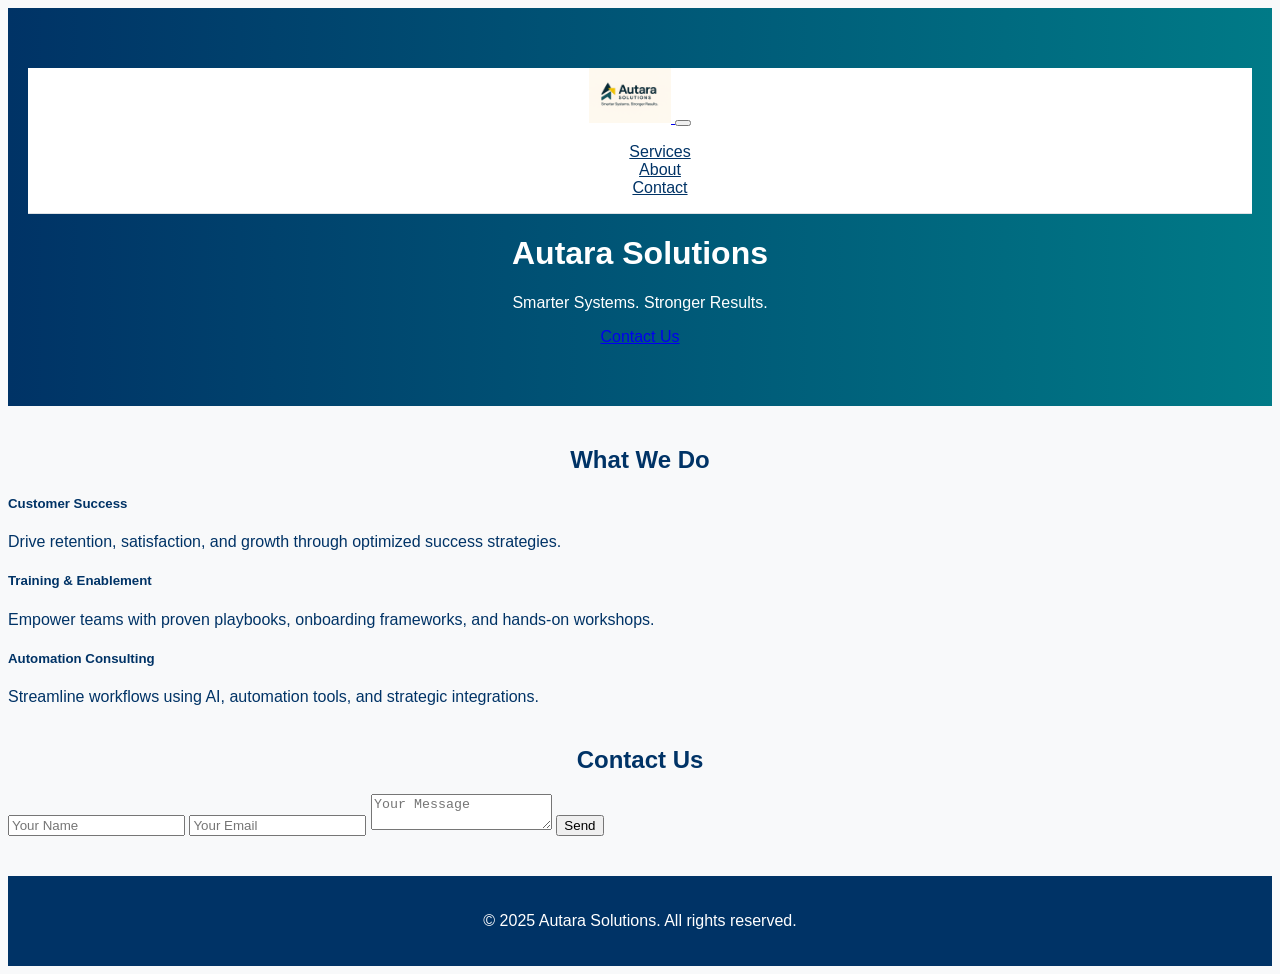
==== index.html @ 504ca2b8 "Update index.html updated Form to serverless feature" ====
<!DOCTYPE html>
<html lang="en">
<head>
  <meta charset="UTF-8">
  <meta name="viewport" content="width=device-width, initial-scale=1">
  <title>Autara Solutions</title>
  <!-- <link href="https://cdn.jsdelivr.net/npm/bootstrap@5.3.2/dist/css/bootstrap.min.css" rel="stylesheet"> -->
  <link rel="stylesheet" href="style.css">

  <style>
    body {
      font-family: 'Segoe UI', sans-serif;
      background-color: #f8f9fa;
    }
    .hero {
      background: linear-gradient(to right, #003366, #007a87);
      color: white;
      padding: 60px 20px;
      text-align: center;
    }
    .section-title {
      margin-top: 40px;
      margin-bottom: 20px;
      text-align: center;
    }
    .footer {
      background-color: #003366;
      color: white;
      text-align: center;
      padding: 20px 0;
      margin-top: 40px;
    }
  </style>
</head>
<body>

  <div class="hero">
 <nav class="navbar navbar-expand-lg" style="background-color: #ffffff; border-bottom: 1px solid #dee2e6;">
  <div class="container">
    <a class="navbar-brand" href="#">
      <img src="logo-yellow.png" alt="Autara Solutions" style="height: 55px;">
    </a>
    <button class="navbar-toggler" type="button" data-bs-toggle="collapse" data-bs-target="#navbarNav"
      aria-controls="navbarNav" aria-expanded="false" aria-label="Toggle navigation">
      <span class="navbar-toggler-icon"></span>
    </button>
    <div class="collapse navbar-collapse justify-content-end" id="navbarNav">
      <ul class="navbar-nav">
        <li class="nav-item">
          <a class="nav-link text-dark fw-semibold" href="#services">Services</a>
        </li>
        <li class="nav-item">
          <a class="nav-link text-dark fw-semibold" href="#about">About</a>
        </li>
        <li class="nav-item">
          <a class="nav-link text-dark fw-semibold" href="#contact">Contact</a>
        </li>
      </ul>
    </div>
  </div>
</nav>  
    <h1>Autara Solutions</h1>
    <p class="lead">Smarter Systems. Stronger Results.</p>
    <a href="#contact" class="btn btn-light mt-3">Contact Us</a>
  </div>

  <div class="container mt-5">
    <div class="section-title">
      <h2>What We Do</h2>
    </div>
    <div class="row text-center">
      <div class="col-md-4"> 
        <h5>Customer Success</h5>
        <p>Drive retention, satisfaction, and growth through optimized success strategies.</p>
      </div>
      <div class="col-md-4">
        <h5>Training & Enablement</h5>
        <p>Empower teams with proven playbooks, onboarding frameworks, and hands-on workshops.</p>
      </div>
      <div class="col-md-4">
        <h5>Automation Consulting</h5>
        <p>Streamline workflows using AI, automation tools, and strategic integrations.</p>
      </div>
    </div>

    <div class="section-title" id="contact">
      <h2>Contact Us</h2>
    </div>
   <!--  <form>
      <div class="mb-3">
        <label for="name" class="form-label">Name</label>
        <input type="text" class="form-control" id="name" placeholder="Your Name">
      </div>
      <div class="mb-3">
        <label for="email" class="form-label">Email address</label>
        <input type="email" class="form-control" id="email" placeholder="name@example.com">
      </div>
      <div class="mb-3">
        <label for="message" class="form-label">Message</label>
        <textarea class="form-control" id="message" rows="3" placeholder="Your message here..."></textarea>
      </div>
      <button type="submit" class="btn btn-primary">Send</button>
    </form> -->

  <form name="contact" method="POST" netlify-honeypot="bot-field" data-netlify="true" data-netlify-function="send-email">
  <input type="hidden" name="form-name" value="contact" />
  <input type="text" name="name" placeholder="Your Name" required>
  <input type="email" name="email" placeholder="Your Email" required>
  <textarea name="message" placeholder="Your Message" required></textarea>
  <button type="submit">Send</button>
</form>
  </div>

  <div class="footer">
    <p>&copy; 2025 Autara Solutions. All rights reserved.</p>
  </div>

  <script src="https://cdn.jsdelivr.net/npm/bootstrap@5.3.2/dist/js/bootstrap.bundle.min.js"></script>
</body>
</html>
---- style.css ----
/* Base styling */
body {
  font-family: 'Segoe UI', sans-serif;
  background-color: #f8f9fa;
  color: #003366;
}

/* Navbar */
.navbar {
  background-color: #ffffff;
  border-bottom: 1px solid #dee2e6;
}

.navbar-nav .nav-link {
  color: #003366;
  font-weight: 500;
  transition: color 0.3s ease;
}

.navbar-nav .nav-link:hover {
  color: #00B8A9;
}

/* Hero Section */
.hero {
  background: linear-gradient(to right, #003366, #007a87);
  color: white;
  padding: 60px 20px;
  text-align: center;
}

/* Footer */
.footer {
  background-color: #003366;
  color: white;
  text-align: center;
  padding: 20px 0;
}
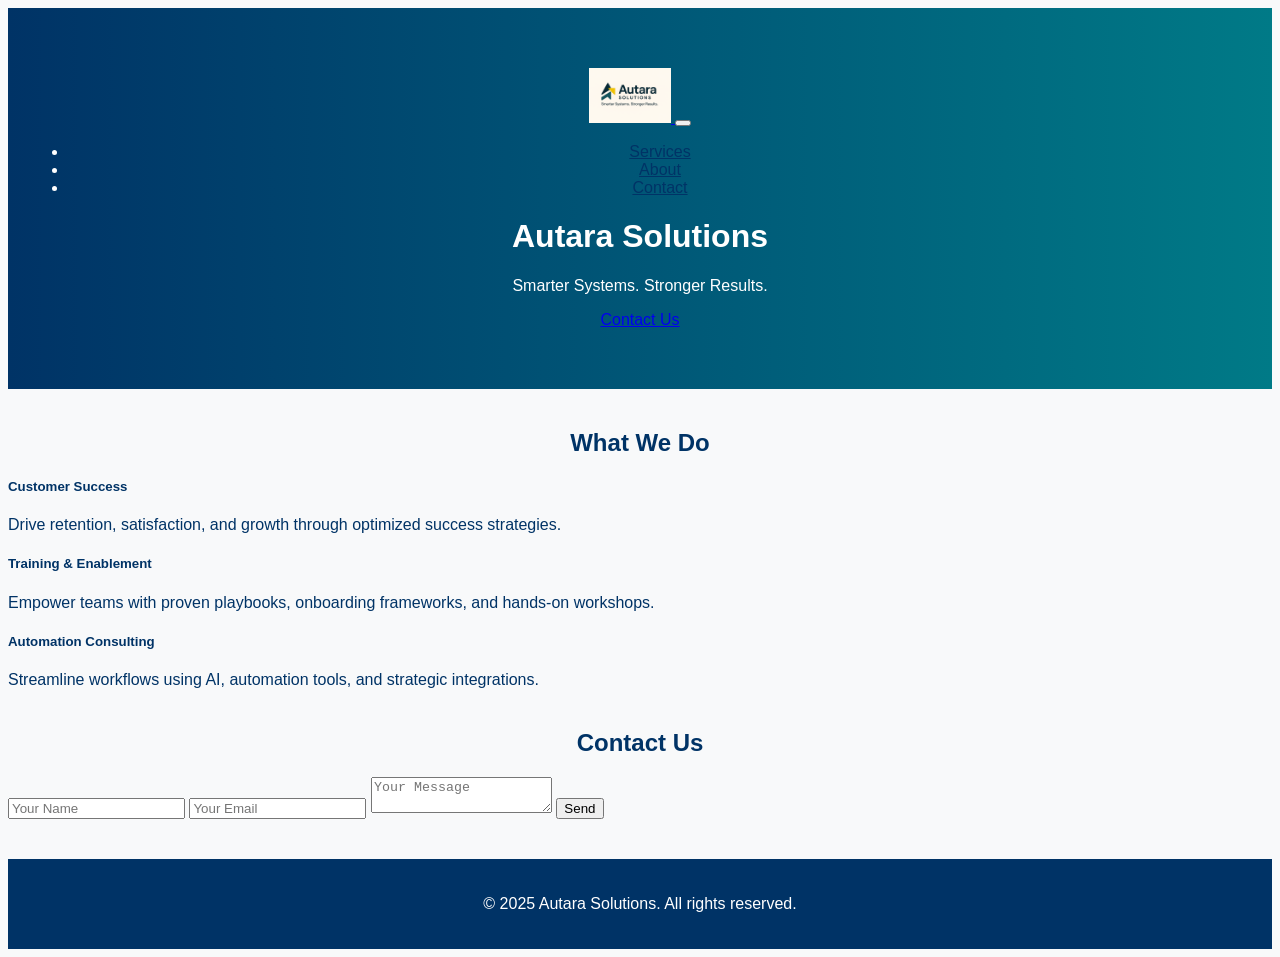
==== commit 3603d2f6: "updated Navbar in style.css and index.html" ====
--- a/index.html
+++ b/index.html
@@ -36,30 +36,36 @@
 <body>
 
   <div class="hero">
- <nav class="navbar navbar-expand-lg" style="background-color: #ffffff; border-bottom: 1px solid #dee2e6;">
-  <div class="container">
-    <a class="navbar-brand" href="#">
-      <img src="logo-yellow.png" alt="Autara Solutions" style="height: 55px;">
-    </a>
-    <button class="navbar-toggler" type="button" data-bs-toggle="collapse" data-bs-target="#navbarNav"
-      aria-controls="navbarNav" aria-expanded="false" aria-label="Toggle navigation">
-      <span class="navbar-toggler-icon"></span>
-    </button>
-    <div class="collapse navbar-collapse justify-content-end" id="navbarNav">
-      <ul class="navbar-nav">
-        <li class="nav-item">
-          <a class="nav-link text-dark fw-semibold" href="#services">Services</a>
-        </li>
-        <li class="nav-item">
-          <a class="nav-link text-dark fw-semibold" href="#about">About</a>
-        </li>
-        <li class="nav-item">
-          <a class="nav-link text-dark fw-semibold" href="#contact">Contact</a>
-        </li>
-      </ul>
-    </div>
-  </div>
-</nav>  
+    <nav class="navbar navbar-expand-lg navbar-light bg-white shadow-sm">
+      <div class="container">
+        <!-- Logo aligned left -->
+        <a class="navbar-brand" href="#">
+          <img src="logo-yellow.png" alt="Autara Solutions" style="height: 55px;">
+        </a>
+    
+        <!-- Toggle button for mobile -->
+        <button class="navbar-toggler" type="button" data-bs-toggle="collapse" data-bs-target="#navbarNav"
+          aria-controls="navbarNav" aria-expanded="false" aria-label="Toggle navigation">
+          <span class="navbar-toggler-icon"></span>
+        </button>
+    
+        <!-- Nav links aligned right -->
+        <div class="collapse navbar-collapse justify-content-end" id="navbarNav">
+          <ul class="navbar-nav">
+            <li class="nav-item">
+              <a class="nav-link fw-semibold" href="#services">Services</a>
+            </li>
+            <li class="nav-item">
+              <a class="nav-link fw-semibold" href="#about">About</a>
+            </li>
+            <li class="nav-item">
+              <a class="nav-link fw-semibold" href="#contact">Contact</a>
+            </li>
+          </ul>
+        </div>
+      </div>
+    </nav>
+    
     <h1>Autara Solutions</h1>
     <p class="lead">Smarter Systems. Stronger Results.</p>
     <a href="#contact" class="btn btn-light mt-3">Contact Us</a>
@@ -103,13 +109,49 @@
       <button type="submit" class="btn btn-primary">Send</button>
     </form> -->
 
-  <form name="contact" method="POST" netlify-honeypot="bot-field" data-netlify="true" data-netlify-function="send-email">
-  <input type="hidden" name="form-name" value="contact" />
-  <input type="text" name="name" placeholder="Your Name" required>
-  <input type="email" name="email" placeholder="Your Email" required>
-  <textarea name="message" placeholder="Your Message" required></textarea>
-  <button type="submit">Send</button>
-</form>
+    <form id="contactForm">
+      <input type="text" name="name" placeholder="Your Name" required>
+      <input type="email" name="email" placeholder="Your Email" required>
+      <textarea name="message" placeholder="Your Message" required></textarea>
+      <button type="submit">Send</button>
+    </form>
+    
+    <div id="form-status" style="margin-top: 1em;"></div>
+    
+    <script>
+      const form = document.getElementById('contactForm');
+      const statusDiv = document.getElementById('form-status');
+    
+      form.addEventListener('submit', async (e) => {
+        e.preventDefault();
+    
+        const formData = {
+          name: form.name.value,
+          email: form.email.value,
+          message: form.message.value
+        };
+    
+        try {
+          const response = await fetch('/.netlify/functions/send-email', {
+            method: 'POST',
+            body: JSON.stringify(formData)
+          });
+    
+          const result = await response.json();
+    
+          if (result.success) {
+            statusDiv.innerText = "✅ Message sent successfully!";
+            form.reset();
+          } else {
+            statusDiv.innerText = "⚠️ Failed to send. Please try again.";
+          }
+        } catch (error) {
+          statusDiv.innerText = "❌ An error occurred. Try again later.";
+          console.error(error);
+        }
+      });
+    </script>
+    
   </div>
 
   <div class="footer">
--- a/style.css
+++ b/style.css
@@ -5,21 +5,16 @@
   color: #003366;
 }
 
-/* Navbar */
-.navbar {
-  background-color: #ffffff;
-  border-bottom: 1px solid #dee2e6;
-}
-
+/* NavBar */
 .navbar-nav .nav-link {
   color: #003366;
-  font-weight: 500;
-  transition: color 0.3s ease;
+  transition: color 0.2s;
 }
 
 .navbar-nav .nav-link:hover {
-  color: #00B8A9;
+  color: #00B8A9; /* Teal hover */
 }
+
 
 /* Hero Section */
 .hero {
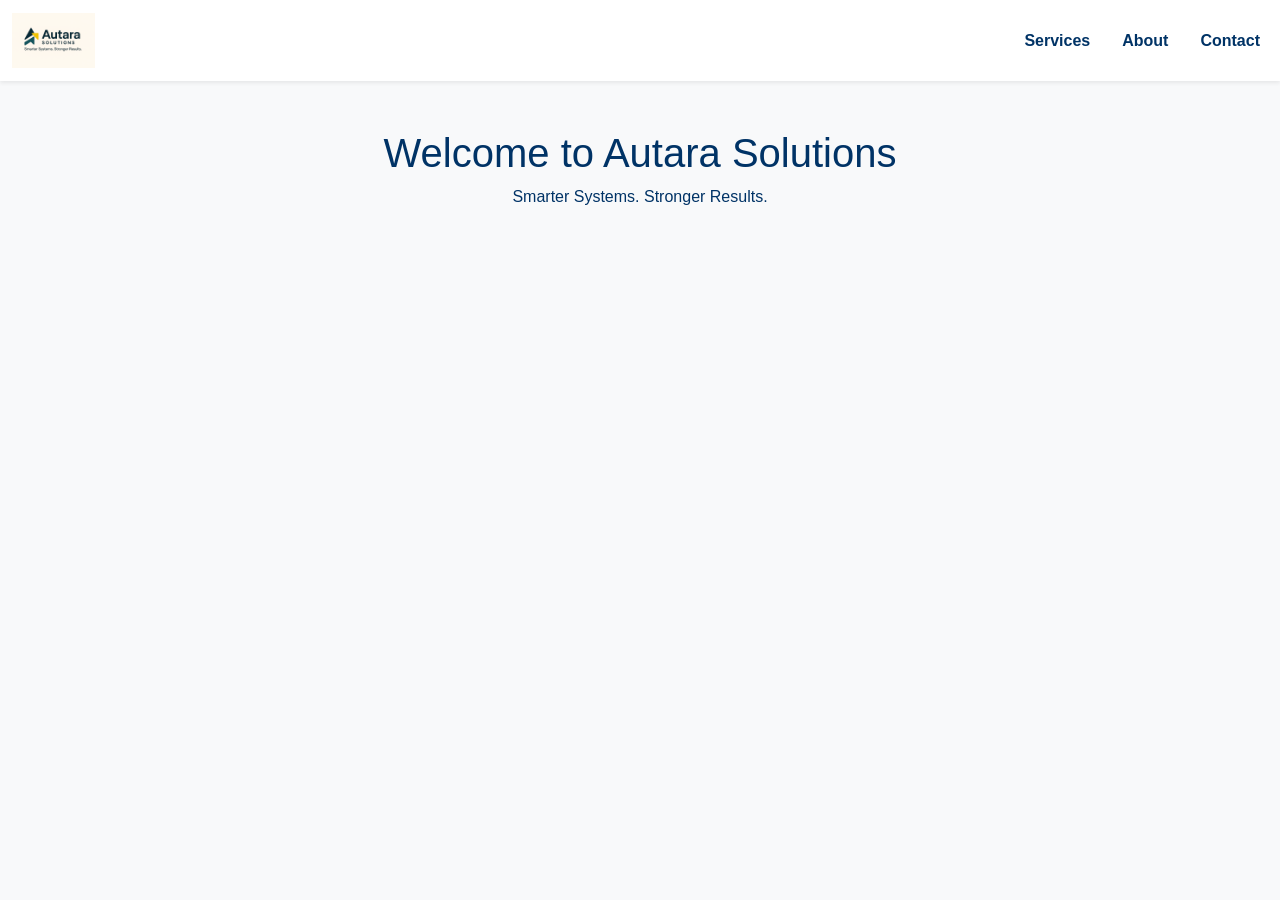
==== commit c6b8b3e4: "Reuploaded the index.html, style.css, and pages" ====
--- a/index.html
+++ b/index.html
@@ -3,161 +3,37 @@
 <html lang="en">
 <head>
   <meta charset="UTF-8">
+  <title>Autara Solutions</title>
   <meta name="viewport" content="width=device-width, initial-scale=1">
-  <title>Autara Solutions</title>
-  <!-- <link href="https://cdn.jsdelivr.net/npm/bootstrap@5.3.2/dist/css/bootstrap.min.css" rel="stylesheet"> -->
+  <link href="https://cdn.jsdelivr.net/npm/bootstrap@5.3.2/dist/css/bootstrap.min.css" rel="stylesheet">
   <link rel="stylesheet" href="style.css">
-
-  <style>
-    body {
-      font-family: 'Segoe UI', sans-serif;
-      background-color: #f8f9fa;
-    }
-    .hero {
-      background: linear-gradient(to right, #003366, #007a87);
-      color: white;
-      padding: 60px 20px;
-      text-align: center;
-    }
-    .section-title {
-      margin-top: 40px;
-      margin-bottom: 20px;
-      text-align: center;
-    }
-    .footer {
-      background-color: #003366;
-      color: white;
-      text-align: center;
-      padding: 20px 0;
-      margin-top: 40px;
-    }
-  </style>
 </head>
 <body>
 
-  <div class="hero">
-    <nav class="navbar navbar-expand-lg navbar-light bg-white shadow-sm">
-      <div class="container">
-        <!-- Logo aligned left -->
-        <a class="navbar-brand" href="#">
-          <img src="logo-yellow.png" alt="Autara Solutions" style="height: 55px;">
-        </a>
+<nav class="navbar navbar-expand-lg navbar-light bg-white shadow-sm">
+  <div class="container-fluid">
+    <a class="navbar-brand" href="index.html">
+      <img src="logo-yellow.png" alt="Autara Solutions Logo" style="height: 55px;">
+    </a>
+    <button class="navbar-toggler" type="button" data-bs-toggle="collapse" data-bs-target="#navbarNav"
+      aria-controls="navbarNav" aria-expanded="false" aria-label="Toggle navigation">
+      <span class="navbar-toggler-icon"></span>
+    </button>
+    <div class="collapse navbar-collapse justify-content-end" id="navbarNav">
+      <ul class="navbar-nav">
+        <li class="nav-item"><a class="nav-link fw-semibold" href="services.html">Services</a></li>
+        <li class="nav-item"><a class="nav-link fw-semibold" href="about.html">About</a></li>
+        <li class="nav-item"><a class="nav-link fw-semibold" href="contact.html">Contact</a></li>
+      </ul>
+    </div>
+  </div>
+</nav>
+
+    <div class="container text-center py-5">
+      <h1>Welcome to Autara Solutions</h1>
+      <p>Smarter Systems. Stronger Results.</p>
+    </div>
     
-        <!-- Toggle button for mobile -->
-        <button class="navbar-toggler" type="button" data-bs-toggle="collapse" data-bs-target="#navbarNav"
-          aria-controls="navbarNav" aria-expanded="false" aria-label="Toggle navigation">
-          <span class="navbar-toggler-icon"></span>
-        </button>
-    
-        <!-- Nav links aligned right -->
-        <div class="collapse navbar-collapse justify-content-end" id="navbarNav">
-          <ul class="navbar-nav">
-            <li class="nav-item">
-              <a class="nav-link fw-semibold" href="#services">Services</a>
-            </li>
-            <li class="nav-item">
-              <a class="nav-link fw-semibold" href="#about">About</a>
-            </li>
-            <li class="nav-item">
-              <a class="nav-link fw-semibold" href="#contact">Contact</a>
-            </li>
-          </ul>
-        </div>
-      </div>
-    </nav>
-    
-    <h1>Autara Solutions</h1>
-    <p class="lead">Smarter Systems. Stronger Results.</p>
-    <a href="#contact" class="btn btn-light mt-3">Contact Us</a>
-  </div>
-
-  <div class="container mt-5">
-    <div class="section-title">
-      <h2>What We Do</h2>
-    </div>
-    <div class="row text-center">
-      <div class="col-md-4"> 
-        <h5>Customer Success</h5>
-        <p>Drive retention, satisfaction, and growth through optimized success strategies.</p>
-      </div>
-      <div class="col-md-4">
-        <h5>Training & Enablement</h5>
-        <p>Empower teams with proven playbooks, onboarding frameworks, and hands-on workshops.</p>
-      </div>
-      <div class="col-md-4">
-        <h5>Automation Consulting</h5>
-        <p>Streamline workflows using AI, automation tools, and strategic integrations.</p>
-      </div>
-    </div>
-
-    <div class="section-title" id="contact">
-      <h2>Contact Us</h2>
-    </div>
-   <!--  <form>
-      <div class="mb-3">
-        <label for="name" class="form-label">Name</label>
-        <input type="text" class="form-control" id="name" placeholder="Your Name">
-      </div>
-      <div class="mb-3">
-        <label for="email" class="form-label">Email address</label>
-        <input type="email" class="form-control" id="email" placeholder="name@example.com">
-      </div>
-      <div class="mb-3">
-        <label for="message" class="form-label">Message</label>
-        <textarea class="form-control" id="message" rows="3" placeholder="Your message here..."></textarea>
-      </div>
-      <button type="submit" class="btn btn-primary">Send</button>
-    </form> -->
-
-    <form id="contactForm">
-      <input type="text" name="name" placeholder="Your Name" required>
-      <input type="email" name="email" placeholder="Your Email" required>
-      <textarea name="message" placeholder="Your Message" required></textarea>
-      <button type="submit">Send</button>
-    </form>
-    
-    <div id="form-status" style="margin-top: 1em;"></div>
-    
-    <script>
-      const form = document.getElementById('contactForm');
-      const statusDiv = document.getElementById('form-status');
-    
-      form.addEventListener('submit', async (e) => {
-        e.preventDefault();
-    
-        const formData = {
-          name: form.name.value,
-          email: form.email.value,
-          message: form.message.value
-        };
-    
-        try {
-          const response = await fetch('/.netlify/functions/send-email', {
-            method: 'POST',
-            body: JSON.stringify(formData)
-          });
-    
-          const result = await response.json();
-    
-          if (result.success) {
-            statusDiv.innerText = "✅ Message sent successfully!";
-            form.reset();
-          } else {
-            statusDiv.innerText = "⚠️ Failed to send. Please try again.";
-          }
-        } catch (error) {
-          statusDiv.innerText = "❌ An error occurred. Try again later.";
-          console.error(error);
-        }
-      });
-    </script>
-    
-  </div>
-
-  <div class="footer">
-    <p>&copy; 2025 Autara Solutions. All rights reserved.</p>
-  </div>
-
-  <script src="https://cdn.jsdelivr.net/npm/bootstrap@5.3.2/dist/js/bootstrap.bundle.min.js"></script>
+<script src="https://cdn.jsdelivr.net/npm/bootstrap@5.3.2/dist/js/bootstrap.bundle.min.js"></script>
 </body>
 </html>
--- a/style.css
+++ b/style.css
@@ -1,33 +1,13 @@
-/* Base styling */
+
 body {
   font-family: 'Segoe UI', sans-serif;
   background-color: #f8f9fa;
   color: #003366;
 }
-
-/* NavBar */
 .navbar-nav .nav-link {
   color: #003366;
-  transition: color 0.2s;
+  margin-left: 1rem;
 }
-
 .navbar-nav .nav-link:hover {
-  color: #00B8A9; /* Teal hover */
+  color: #00B8A9;
 }
-
-
-/* Hero Section */
-.hero {
-  background: linear-gradient(to right, #003366, #007a87);
-  color: white;
-  padding: 60px 20px;
-  text-align: center;
-}
-
-/* Footer */
-.footer {
-  background-color: #003366;
-  color: white;
-  text-align: center;
-  padding: 20px 0;
-}
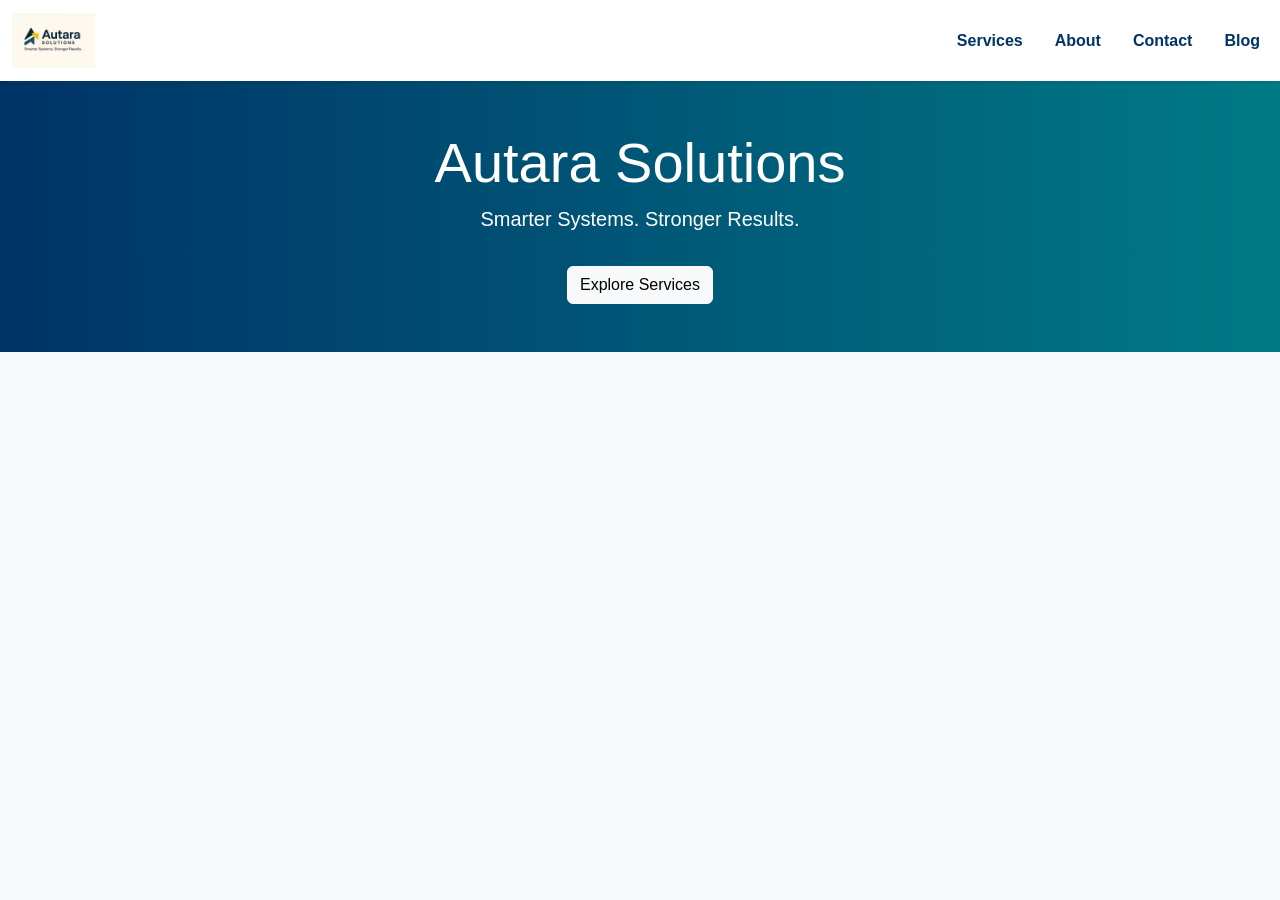
==== commit 124820d9: "added back content and updaed index and style to ensure they were linked" ====
--- a/index.html
+++ b/index.html
@@ -6,7 +6,7 @@
   <title>Autara Solutions</title>
   <meta name="viewport" content="width=device-width, initial-scale=1">
   <link href="https://cdn.jsdelivr.net/npm/bootstrap@5.3.2/dist/css/bootstrap.min.css" rel="stylesheet">
-  <link rel="stylesheet" href="style.css">
+<link rel="stylesheet" href="style.css">
 </head>
 <body>
 
@@ -24,16 +24,18 @@
         <li class="nav-item"><a class="nav-link fw-semibold" href="services.html">Services</a></li>
         <li class="nav-item"><a class="nav-link fw-semibold" href="about.html">About</a></li>
         <li class="nav-item"><a class="nav-link fw-semibold" href="contact.html">Contact</a></li>
+        <li class="nav-item"><a class="nav-link fw-semibold" href="blog.html">Blog</a></li>
       </ul>
     </div>
   </div>
 </nav>
 
-    <div class="container text-center py-5">
-      <h1>Welcome to Autara Solutions</h1>
-      <p>Smarter Systems. Stronger Results.</p>
-    </div>
-    
+<div class="hero text-white text-center py-5">
+  <h1 class="display-4">Autara Solutions</h1>
+  <p class="lead">Smarter Systems. Stronger Results.</p>
+  <a href="services.html" class="btn btn-light mt-3">Explore Services</a>
+</div>
+
 <script src="https://cdn.jsdelivr.net/npm/bootstrap@5.3.2/dist/js/bootstrap.bundle.min.js"></script>
 </body>
 </html>
--- a/style.css
+++ b/style.css
@@ -1,3 +1,10 @@
+.hero {
+  background: linear-gradient(to right, #003366, #007a87);
+  color: white;
+  padding: 60px 20px;
+  text-align: center;
+}
+
 
 body {
   font-family: 'Segoe UI', sans-serif;
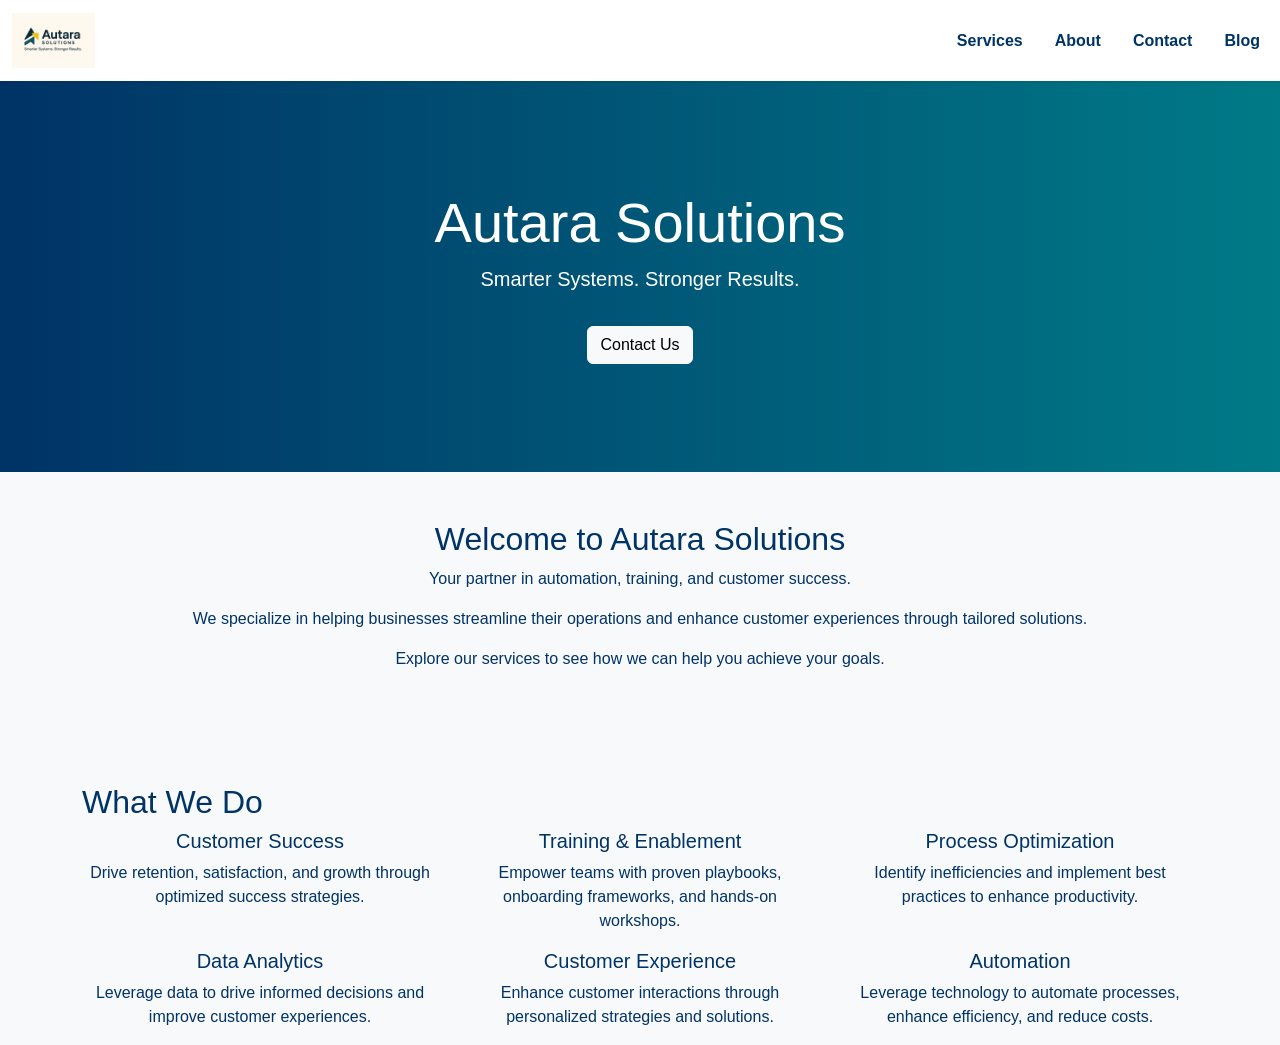
==== commit 7f154a56: "updated the main page" ====
--- a/index.html
+++ b/index.html
@@ -30,11 +30,52 @@
   </div>
 </nav>
 
-<div class="hero text-white text-center py-5">
-  <h1 class="display-4">Autara Solutions</h1>
-  <p class="lead">Smarter Systems. Stronger Results.</p>
-  <a href="services.html" class="btn btn-light mt-3">Explore Services</a>
+<div class="hero">
+  <div class="container text-center text-white py-5">
+    <h1 class="display-4">Autara Solutions</h1>
+    <p class="lead">Smarter Systems. Stronger Results.</p>
+    <a href="#contact" class="btn btn-light mt-3">Contact Us</a>
+  </div>
 </div>
+<div class="container text-center py-5">
+  <h2>Welcome to Autara Solutions</h2>
+  <p>Your partner in automation, training, and customer success.</p>
+  <p>We specialize in helping businesses streamline their operations and enhance customer experiences through tailored solutions.</p>
+  <p>Explore our services to see how we can help you achieve your goals.</p>
+</div>
+
+  <div class="container mt-5">
+    <div class="section-title">
+      <h2>What We Do</h2>
+    </div>
+    <div class="row text-center">
+      <div class="col-md-4">
+        <h5>Customer Success</h5>
+        <p>Drive retention, satisfaction, and growth through optimized success strategies.</p>
+      </div>
+      <div class="col-md-4">
+        <h5>Training & Enablement</h5>
+        <p>Empower teams with proven playbooks, onboarding frameworks, and hands-on workshops.</p>
+      </div>
+      <div class="col-md-4">
+        <h5>Process Optimization</h5>
+        <p>Identify inefficiencies and implement best practices to enhance productivity.</p>
+      </div>
+      <div class="col-md-4">
+        <h5>Data Analytics</h5>
+        <p>Leverage data to drive informed decisions and improve customer experiences.</p>
+      </div>
+      <div class="col-md-4">
+        <h5>Customer Experience</h5>
+        <p>Enhance customer interactions through personalized strategies and solutions.</p>
+      </div>
+      <div class="col-md-4">
+        <h5>Automation</h5>
+        <p>Leverage technology to automate processes, enhance efficiency, and reduce costs.</p> 
+      </div>
+    </div>
+
+  
 
 <script src="https://cdn.jsdelivr.net/npm/bootstrap@5.3.2/dist/js/bootstrap.bundle.min.js"></script>
 </body>
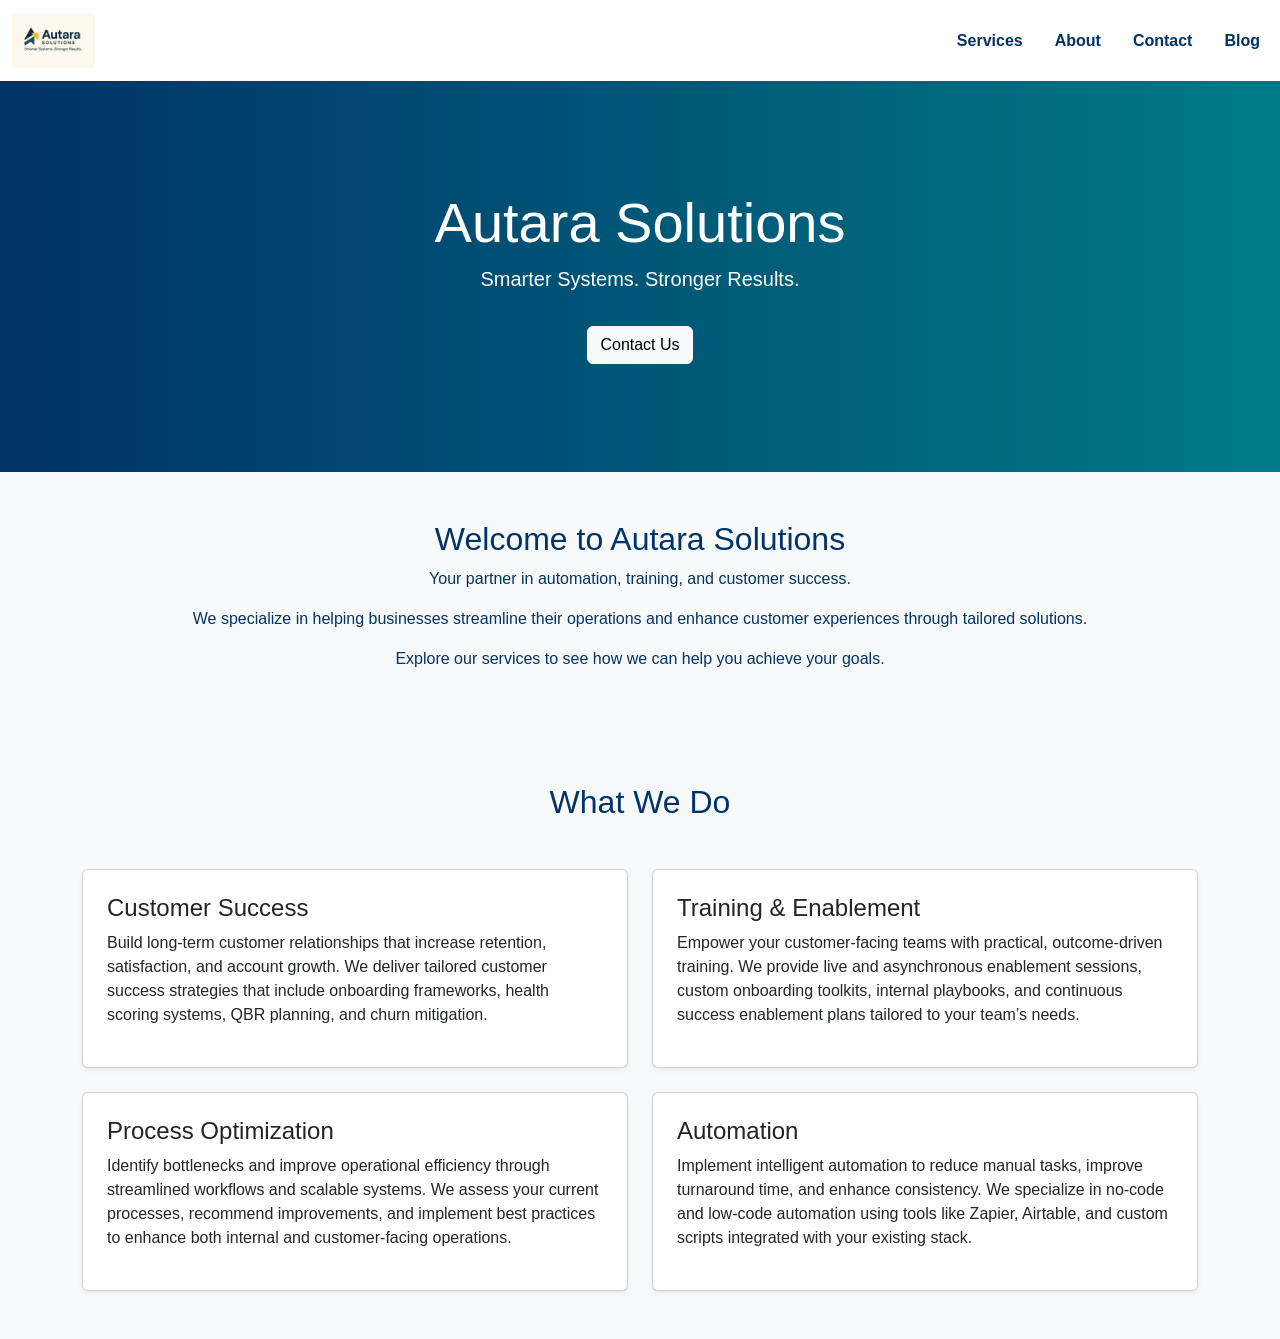
==== commit 957778a6: "updated multiple pages for continuity and expanded services and about descriptions" ====
--- a/index.html
+++ b/index.html
@@ -44,38 +44,50 @@
   <p>Explore our services to see how we can help you achieve your goals.</p>
 </div>
 
-  <div class="container mt-5">
-    <div class="section-title">
-      <h2>What We Do</h2>
-    </div>
-    <div class="row text-center">
-      <div class="col-md-4">
-        <h5>Customer Success</h5>
-        <p>Drive retention, satisfaction, and growth through optimized success strategies.</p>
-      </div>
-      <div class="col-md-4">
-        <h5>Training & Enablement</h5>
-        <p>Empower teams with proven playbooks, onboarding frameworks, and hands-on workshops.</p>
-      </div>
-      <div class="col-md-4">
-        <h5>Process Optimization</h5>
-        <p>Identify inefficiencies and implement best practices to enhance productivity.</p>
-      </div>
-      <div class="col-md-4">
-        <h5>Data Analytics</h5>
-        <p>Leverage data to drive informed decisions and improve customer experiences.</p>
-      </div>
-      <div class="col-md-4">
-        <h5>Customer Experience</h5>
-        <p>Enhance customer interactions through personalized strategies and solutions.</p>
-      </div>
-      <div class="col-md-4">
-        <h5>Automation</h5>
-        <p>Leverage technology to automate processes, enhance efficiency, and reduce costs.</p> 
+<div class="container py-5">
+  <h2 class="text-center mb-5">What We Do</h2>
+  <div class="row g-4">
+    <!-- Customer Success -->
+    <div class="col-md-6">
+      <div class="card h-100 shadow-sm p-4">
+        <h4>Customer Success</h4>
+        <p>
+          Build long-term customer relationships that increase retention, satisfaction, and account growth. We deliver tailored customer success strategies that include onboarding frameworks, health scoring systems, QBR planning, and churn mitigation.
+        </p>
       </div>
     </div>
 
-  
+    <!-- Training & Enablement -->
+    <div class="col-md-6">
+      <div class="card h-100 shadow-sm p-4">
+        <h4>Training & Enablement</h4>
+        <p>
+          Empower your customer-facing teams with practical, outcome-driven training. We provide live and asynchronous enablement sessions, custom onboarding toolkits, internal playbooks, and continuous success enablement plans tailored to your team’s needs.
+        </p>
+      </div>
+    </div>
+
+    <!-- Process Optimization -->
+    <div class="col-md-6">
+      <div class="card h-100 shadow-sm p-4">
+        <h4>Process Optimization</h4>
+        <p>
+          Identify bottlenecks and improve operational efficiency through streamlined workflows and scalable systems. We assess your current processes, recommend improvements, and implement best practices to enhance both internal and customer-facing operations.
+        </p>
+      </div>
+    </div>
+
+    <!-- Automation -->
+    <div class="col-md-6">
+      <div class="card h-100 shadow-sm p-4">
+        <h4>Automation</h4>
+        <p>
+          Implement intelligent automation to reduce manual tasks, improve turnaround time, and enhance consistency. We specialize in no-code and low-code automation using tools like Zapier, Airtable, and custom scripts integrated with your existing stack.
+        </p>
+      </div>
+    </div>
+  </div>
+</div>
 
 <script src="https://cdn.jsdelivr.net/npm/bootstrap@5.3.2/dist/js/bootstrap.bundle.min.js"></script>
 </body>
--- a/style.css
+++ b/style.css
@@ -4,7 +4,6 @@
   padding: 60px 20px;
   text-align: center;
 }
-
 
 body {
   font-family: 'Segoe UI', sans-serif;
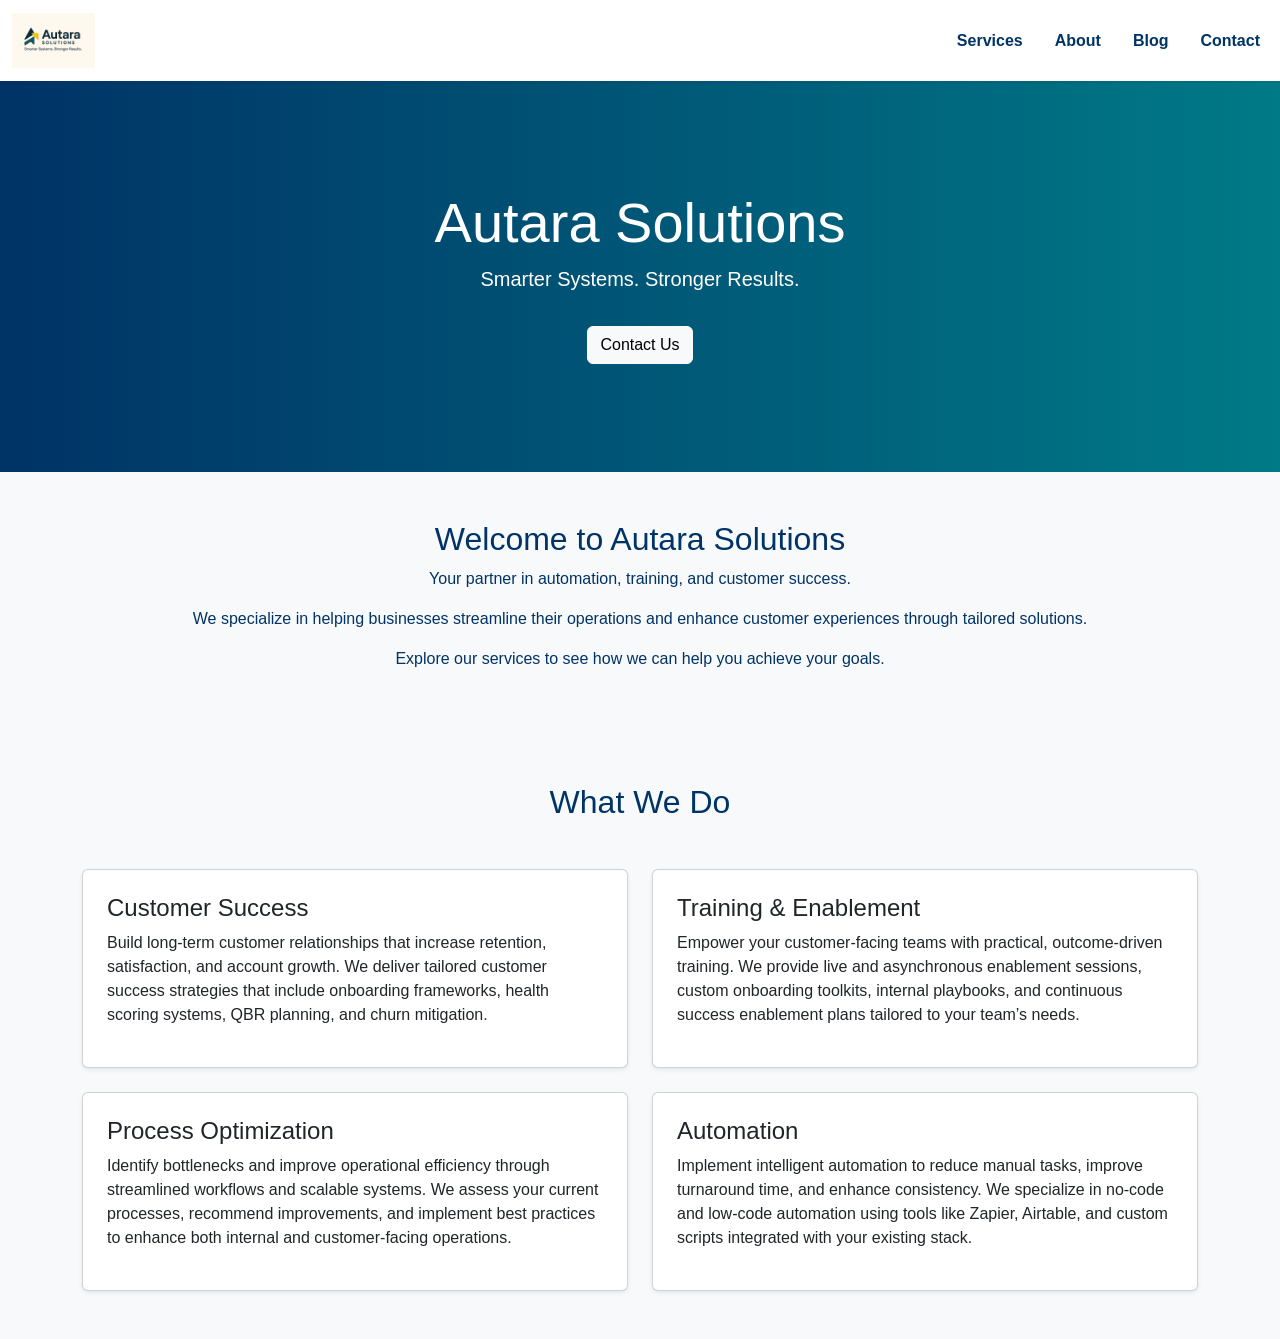
==== commit cd7d2fe7: "added a home button to navbar for all pages and corrected order" ====
--- a/index.html
+++ b/index.html
@@ -23,8 +23,8 @@
       <ul class="navbar-nav">
         <li class="nav-item"><a class="nav-link fw-semibold" href="services.html">Services</a></li>
         <li class="nav-item"><a class="nav-link fw-semibold" href="about.html">About</a></li>
+        <li class="nav-item"><a class="nav-link fw-semibold" href="blog.html">Blog</a></li>
         <li class="nav-item"><a class="nav-link fw-semibold" href="contact.html">Contact</a></li>
-        <li class="nav-item"><a class="nav-link fw-semibold" href="blog.html">Blog</a></li>
       </ul>
     </div>
   </div>
